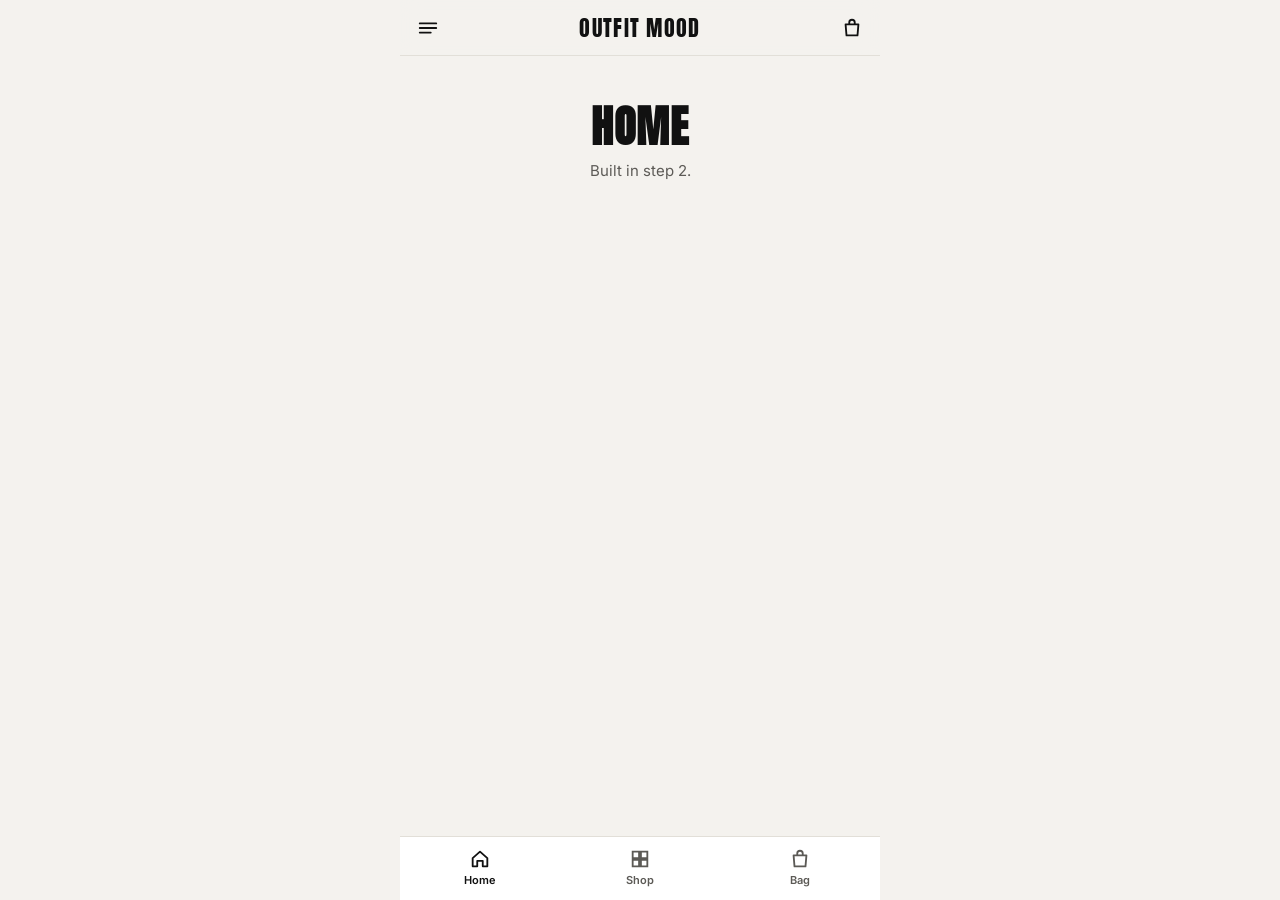
==== index.html @ 32b136ea "Step 1: scaffold app shell, router and brand assets - Static HTML/CSS/JS shell with top bar, tab bar" ====
<!doctype html>
<html lang="en">
<head>
  <meta charset="utf-8" />
  <meta name="viewport" content="width=device-width, initial-scale=1, viewport-fit=cover" />
  <title>OUTFIT MOOD</title>
  <meta name="description" content="OUTFIT MOOD — menswear for going out. Order online, cash on delivery across Egypt." />
  <meta name="theme-color" content="#111111" />
  <link rel="preconnect" href="https://fonts.googleapis.com" />
  <link rel="preconnect" href="https://fonts.gstatic.com" crossorigin />
  <link href="https://fonts.googleapis.com/css2?family=Anton&family=Inter:wght@400;500;600;700&display=swap" rel="stylesheet" />
  <link rel="stylesheet" href="styles.css" />
</head>
<body>
  <div class="app">
    <header class="topbar">
      <button class="icon-btn" aria-label="Menu" data-action="menu">
        <svg viewBox="0 0 24 24" width="22" height="22" aria-hidden="true"><path d="M3 7h18M3 12h18M3 17h12" stroke="currentColor" stroke-width="2" stroke-linecap="round" fill="none"/></svg>
      </button>

      <a href="#/" class="brand" aria-label="OUTFIT MOOD home">
        <img src="assets/logo/logo.png" alt="" class="brand-logo" onerror="this.remove()" />
        <span class="brand-word">OUTFIT MOOD</span>
      </a>

      <button class="icon-btn bag-btn" aria-label="Bag" data-action="cart">
        <svg viewBox="0 0 24 24" width="22" height="22" aria-hidden="true"><path d="M5 8h14l-1 12H6L5 8Z M9 8V6a3 3 0 0 1 6 0v2" stroke="currentColor" stroke-width="2" stroke-linejoin="round" fill="none"/></svg>
        <span class="bag-count" hidden>0</span>
      </button>
    </header>

    <main id="view" class="view" tabindex="-1"></main>

    <nav class="tabbar" aria-label="Main">
      <a href="#/" data-tab="home">
        <svg viewBox="0 0 24 24" aria-hidden="true"><path d="M4 11 12 4l8 7v9h-5v-6H9v6H4z" stroke="currentColor" stroke-width="2" stroke-linejoin="round" fill="none"/></svg>
        <span>Home</span>
      </a>
      <a href="#/shop" data-tab="shop">
        <svg viewBox="0 0 24 24" aria-hidden="true"><path d="M4 4h7v7H4zM13 4h7v7h-7zM4 13h7v7H4zM13 13h7v7h-7z" stroke="currentColor" stroke-width="2" fill="none"/></svg>
        <span>Shop</span>
      </a>
      <a href="#/checkout" data-tab="checkout">
        <svg viewBox="0 0 24 24" aria-hidden="true"><path d="M5 8h14l-1 12H6L5 8Z M9 8V6a3 3 0 0 1 6 0v2" stroke="currentColor" stroke-width="2" stroke-linejoin="round" fill="none"/></svg>
        <span>Bag</span>
      </a>
    </nav>
  </div>

  <script src="products.js"></script>
  <script src="app.js"></script>
</body>
</html>
---- styles.css ----
/* ===== Design tokens ===== */
:root {
  --bg: #f4f2ee;          /* warm off-white */
  --surface: #ffffff;
  --ink: #111111;         /* near-black */
  --ink-2: #5c5a56;       /* secondary text */
  --line: #e2dfd8;
  --accent: #c8102e;      /* placeholder accent, re-tuned to the brand in step 6 */
  --accent-ink: #ffffff;

  --font-display: "Anton", "Impact", sans-serif;
  --font-body: "Inter", system-ui, -apple-system, "Segoe UI", sans-serif;

  --radius: 14px;
  --gutter: 16px;
  --topbar-h: 56px;
  --tabbar-h: 64px;
  --maxw: 480px;          /* phone-first; centred column on desktop */
}

/* ===== Base ===== */
*, *::before, *::after { box-sizing: border-box; }
html, body { margin: 0; }
body {
  background: var(--bg);
  color: var(--ink);
  font-family: var(--font-body);
  font-size: 15px;
  line-height: 1.45;
  -webkit-font-smoothing: antialiased;
}
[hidden] { display: none !important; }
img { display: block; max-width: 100%; }
a { color: inherit; text-decoration: none; }
button { font: inherit; color: inherit; background: none; border: 0; padding: 0; cursor: pointer; }

.app {
  max-width: var(--maxw);
  margin: 0 auto;
  min-height: 100vh;
  background: var(--bg);
  position: relative;
}

/* ===== Top bar ===== */
.topbar {
  position: sticky; top: 0; z-index: 20;
  height: var(--topbar-h);
  display: grid;
  grid-template-columns: 44px 1fr 44px;
  align-items: center;
  padding: 0 calc(var(--gutter) - 10px);
  background: color-mix(in srgb, var(--bg) 92%, transparent);
  backdrop-filter: blur(10px);
  border-bottom: 1px solid var(--line);
}
.icon-btn {
  width: 44px; height: 44px;
  display: grid; place-items: center;
  border-radius: 50%;
  position: relative;
}
.brand {
  justify-self: center;
  display: flex; align-items: center; gap: 8px;
}
.brand-logo { height: 34px; width: auto; }
.brand-word {
  font-family: var(--font-display);
  font-size: 22px;
  letter-spacing: 0.06em;
  line-height: 1;
}
.bag-count {
  position: absolute; top: 6px; right: 4px;
  min-width: 18px; height: 18px; padding: 0 5px;
  border-radius: 9px;
  background: var(--accent); color: var(--accent-ink);
  font-size: 11px; font-weight: 700;
  display: grid; place-items: center;
}

/* ===== Main view ===== */
.view {
  min-height: calc(100vh - var(--topbar-h));
  padding-bottom: calc(var(--tabbar-h) + 24px);
  outline: none;
}

/* ===== Bottom tab bar ===== */
.tabbar {
  position: fixed; bottom: 0; left: 50%; transform: translateX(-50%);
  width: 100%; max-width: var(--maxw);
  height: var(--tabbar-h);
  display: grid; grid-template-columns: repeat(3, 1fr);
  background: var(--surface);
  border-top: 1px solid var(--line);
  padding-bottom: env(safe-area-inset-bottom);
  z-index: 20;
}
.tabbar a {
  display: flex; flex-direction: column; align-items: center; justify-content: center; gap: 3px;
  font-size: 11px; font-weight: 600; letter-spacing: 0.02em;
  color: var(--ink-2);
}
.tabbar svg { width: 22px; height: 22px; }
.tabbar a.active { color: var(--ink); }

/* ===== Step-1 placeholder page ===== */
.stub {
  padding: 48px var(--gutter);
  text-align: center;
}
.stub h1 {
  font-family: var(--font-display);
  font-size: 44px; line-height: 1; letter-spacing: 0.02em;
  margin: 0 0 12px;
  text-transform: uppercase;
}
.stub p { color: var(--ink-2); margin: 0; }
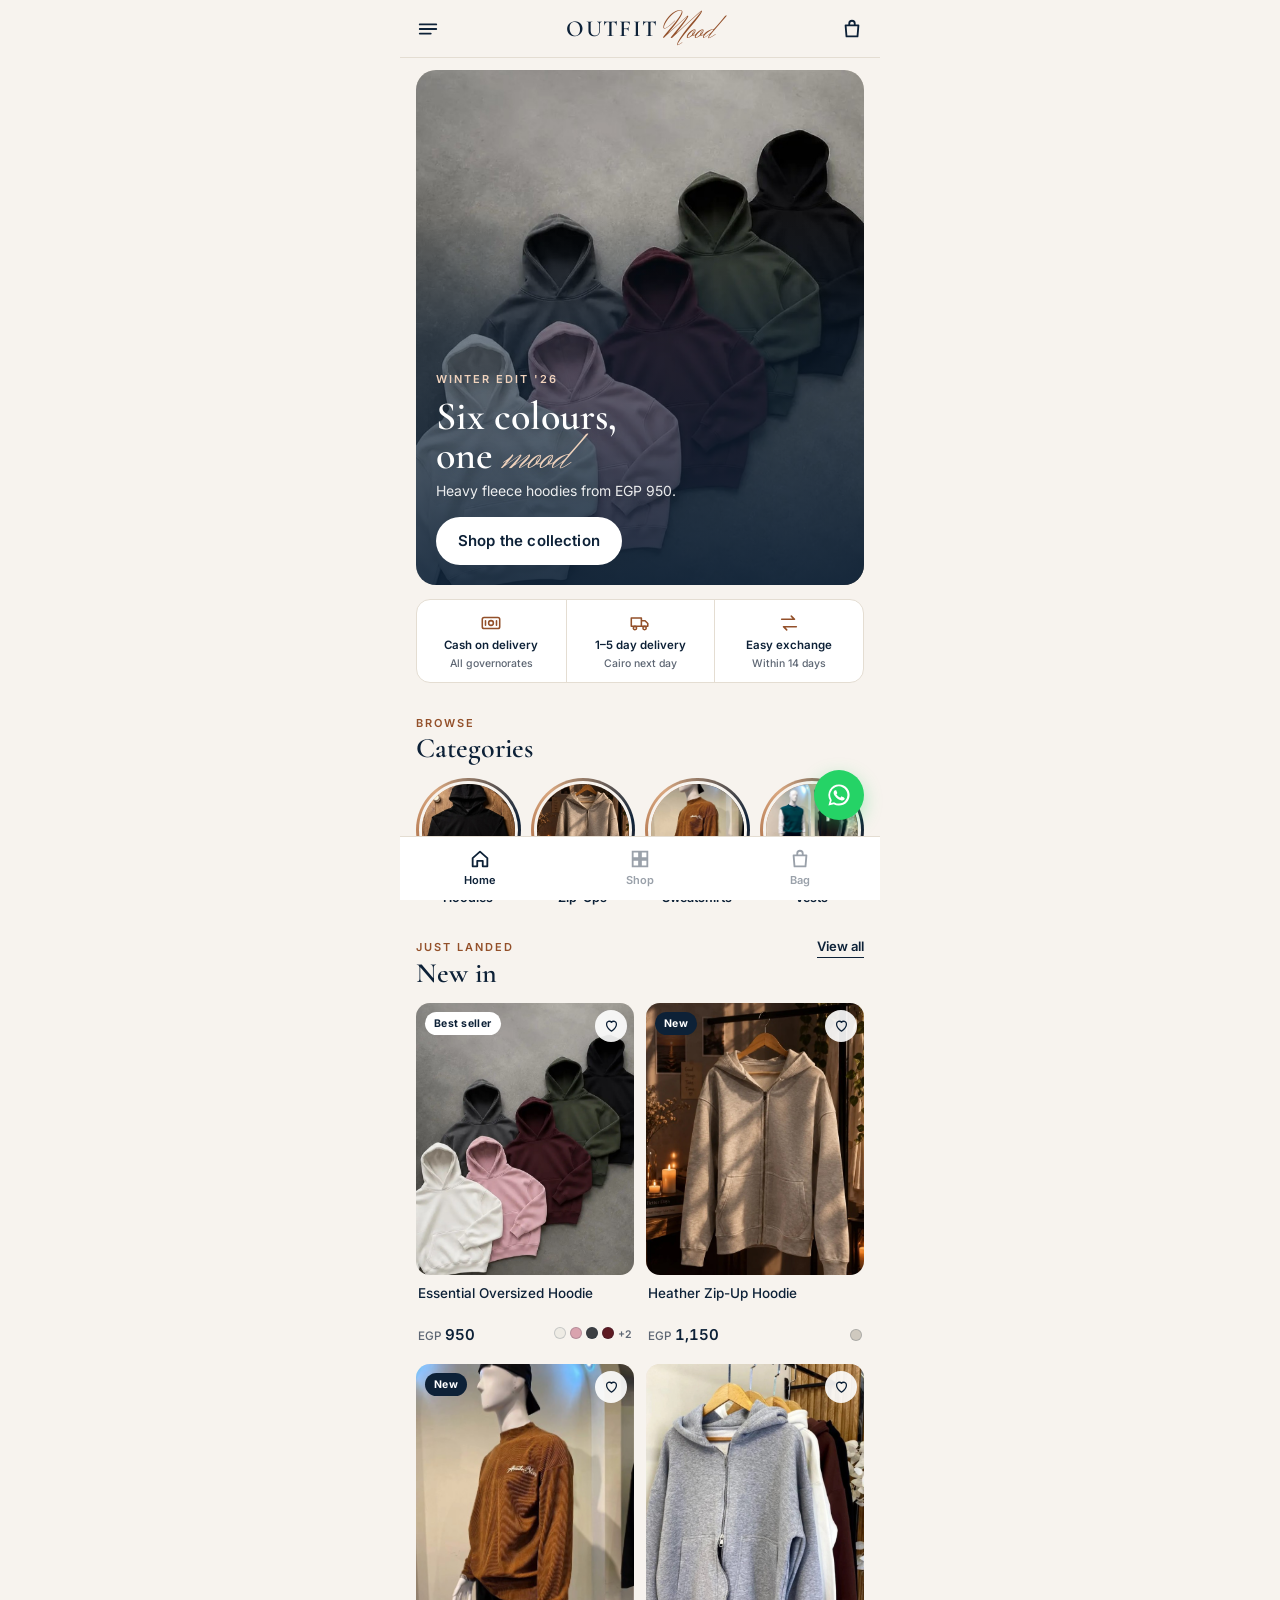
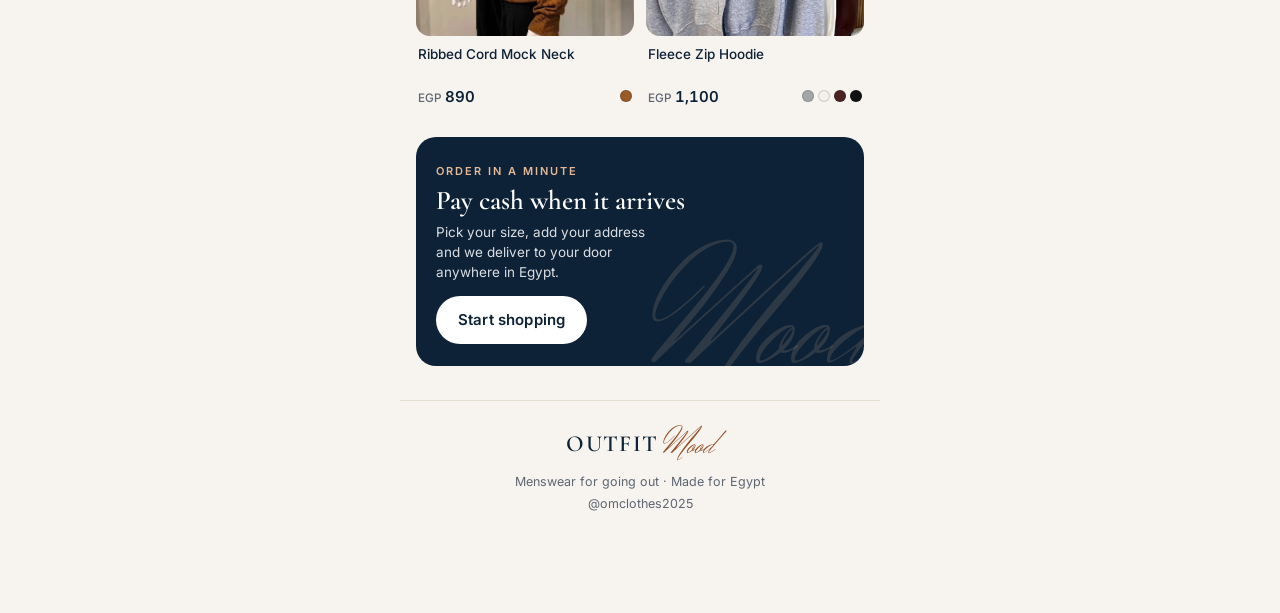
==== commit eb8ec03b: "Step 2: brand design system and Home screen - Navy and copper palette sampled from the logo, serif +" ====
--- a/index.html
+++ b/index.html
@@ -5,10 +5,11 @@
   <meta name="viewport" content="width=device-width, initial-scale=1, viewport-fit=cover" />
   <title>OUTFIT MOOD</title>
   <meta name="description" content="OUTFIT MOOD — menswear for going out. Order online, cash on delivery across Egypt." />
-  <meta name="theme-color" content="#111111" />
+  <meta name="theme-color" content="#f7f3ee" />
+  <link rel="icon" type="image/png" href="assets/img/favicon.png" />
   <link rel="preconnect" href="https://fonts.googleapis.com" />
   <link rel="preconnect" href="https://fonts.gstatic.com" crossorigin />
-  <link href="https://fonts.googleapis.com/css2?family=Anton&family=Inter:wght@400;500;600;700&display=swap" rel="stylesheet" />
+  <link href="https://fonts.googleapis.com/css2?family=Cormorant+Garamond:ital,wght@0,500;0,600;0,700;1,500&family=Herr+Von+Muellerhoff&family=Inter:wght@400;500;600;700&display=swap" rel="stylesheet" />
   <link rel="stylesheet" href="styles.css" />
 </head>
 <body>
@@ -19,8 +20,7 @@
       </button>
 
       <a href="#/" class="brand" aria-label="OUTFIT MOOD home">
-        <img src="assets/logo/logo.png" alt="" class="brand-logo" onerror="this.remove()" />
-        <span class="brand-word">OUTFIT MOOD</span>
+        <span class="wordmark"><span class="wm-outfit">OUTFIT</span><span class="wm-mood">Mood</span></span>
       </a>
 
       <button class="icon-btn bag-btn" aria-label="Bag" data-action="cart">
@@ -30,6 +30,10 @@
     </header>
 
     <main id="view" class="view" tabindex="-1"></main>
+
+    <a class="wa-float" href="https://wa.me/201000000000" target="_blank" rel="noopener" aria-label="Chat on WhatsApp">
+      <svg viewBox="0 0 32 32" width="26" height="26" aria-hidden="true"><path fill="currentColor" d="M16 3a13 13 0 0 0-11.2 19.6L3 29l6.6-1.7A13 13 0 1 0 16 3Zm0 23.6c-2 0-3.9-.5-5.6-1.5l-.4-.2-3.9 1 1-3.8-.3-.4A10.6 10.6 0 1 1 16 26.6Zm5.8-7.9c-.3-.2-1.9-.9-2.2-1-.3-.1-.5-.2-.7.2l-1 1.2c-.2.2-.4.2-.7.1a8.7 8.7 0 0 1-4.3-3.8c-.3-.6.3-.5.9-1.7.1-.2 0-.4 0-.6l-1-2.4c-.3-.6-.5-.5-.7-.5h-.6c-.2 0-.6.1-.9.4-.3.3-1.2 1.1-1.2 2.8s1.2 3.2 1.4 3.5c.2.2 2.4 3.6 5.7 5 2.1.9 3 1 4 .8.7-.1 1.9-.8 2.2-1.5.3-.7.3-1.4.2-1.5-.1-.1-.3-.2-.6-.4Z"/></svg>
+    </a>
 
     <nav class="tabbar" aria-label="Main">
       <a href="#/" data-tab="home">
--- a/styles.css
+++ b/styles.css
@@ -1,25 +1,38 @@
-/* ===== Design tokens ===== */
+/* =========================================================
+   OUTFIT MOOD — design system
+   Colours sampled from the logo: navy "OUTFIT", copper "Mood".
+   ========================================================= */
 :root {
-  --bg: #f4f2ee;          /* warm off-white */
+  --bg: #f7f3ee;            /* warm cream */
   --surface: #ffffff;
-  --ink: #111111;         /* near-black */
-  --ink-2: #5c5a56;       /* secondary text */
-  --line: #e2dfd8;
-  --accent: #c8102e;      /* placeholder accent, re-tuned to the brand in step 6 */
-  --accent-ink: #ffffff;
-
-  --font-display: "Anton", "Impact", sans-serif;
+  --sand: #ece4d9;          /* soft panels */
+  --navy: #0d2137;          /* logo navy */
+  --navy-2: #24384f;
+  --copper: #93502a;        /* logo copper */
+  --copper-soft: #f3e6dc;
+  --ink: var(--navy);
+  --ink-2: #5d6673;         /* secondary text */
+  --line: #e4ddd2;
+  --ok: #2f6b4f;
+  --warn: #b4532a;
+  --wa: #25d366;
+
+  --font-display: "Cormorant Garamond", Georgia, "Times New Roman", serif;
+  --font-script: "Herr Von Muellerhoff", "Brush Script MT", cursive;
   --font-body: "Inter", system-ui, -apple-system, "Segoe UI", sans-serif;
 
   --radius: 14px;
+  --radius-sm: 10px;
   --gutter: 16px;
-  --topbar-h: 56px;
+  --topbar-h: 58px;
   --tabbar-h: 64px;
-  --maxw: 480px;          /* phone-first; centred column on desktop */
+  --maxw: 480px;
+  --shadow: 0 1px 2px rgba(13, 33, 55, .06), 0 8px 24px rgba(13, 33, 55, .06);
 }
 
 /* ===== Base ===== */
 *, *::before, *::after { box-sizing: border-box; }
+[hidden] { display: none !important; }
 html, body { margin: 0; }
 body {
   background: var(--bg);
@@ -29,7 +42,6 @@
   line-height: 1.45;
   -webkit-font-smoothing: antialiased;
 }
-[hidden] { display: none !important; }
 img { display: block; max-width: 100%; }
 a { color: inherit; text-decoration: none; }
 button { font: inherit; color: inherit; background: none; border: 0; padding: 0; cursor: pointer; }
@@ -40,6 +52,26 @@
   min-height: 100vh;
   background: var(--bg);
   position: relative;
+}
+
+/* ===== Wordmark ===== */
+.wordmark {
+  display: inline-flex; align-items: baseline;
+  line-height: 1; white-space: nowrap;
+}
+.wm-outfit {
+  font-family: var(--font-display);
+  font-weight: 600;
+  font-size: 23px;
+  letter-spacing: .06em;
+  color: var(--navy);
+}
+.wm-mood {
+  font-family: var(--font-script);
+  font-size: 34px;
+  color: var(--copper);
+  margin-left: 4px;
+  transform: translateY(2px);
 }
 
 /* ===== Top bar ===== */
@@ -50,7 +82,7 @@
   grid-template-columns: 44px 1fr 44px;
   align-items: center;
   padding: 0 calc(var(--gutter) - 10px);
-  background: color-mix(in srgb, var(--bg) 92%, transparent);
+  background: color-mix(in srgb, var(--bg) 94%, transparent);
   backdrop-filter: blur(10px);
   border-bottom: 1px solid var(--line);
 }
@@ -59,23 +91,14 @@
   display: grid; place-items: center;
   border-radius: 50%;
   position: relative;
-}
-.brand {
-  justify-self: center;
-  display: flex; align-items: center; gap: 8px;
-}
-.brand-logo { height: 34px; width: auto; }
-.brand-word {
-  font-family: var(--font-display);
-  font-size: 22px;
-  letter-spacing: 0.06em;
-  line-height: 1;
-}
+  color: var(--navy);
+}
+.brand { justify-self: center; }
 .bag-count {
-  position: absolute; top: 6px; right: 4px;
+  position: absolute; top: 5px; right: 3px;
   min-width: 18px; height: 18px; padding: 0 5px;
   border-radius: 9px;
-  background: var(--accent); color: var(--accent-ink);
+  background: var(--copper); color: #fff;
   font-size: 11px; font-weight: 700;
   display: grid; place-items: center;
 }
@@ -100,21 +123,213 @@
 }
 .tabbar a {
   display: flex; flex-direction: column; align-items: center; justify-content: center; gap: 3px;
-  font-size: 11px; font-weight: 600; letter-spacing: 0.02em;
-  color: var(--ink-2);
+  font-size: 11px; font-weight: 600; letter-spacing: .02em;
+  color: #9aa1aa;
 }
 .tabbar svg { width: 22px; height: 22px; }
-.tabbar a.active { color: var(--ink); }
-
-/* ===== Step-1 placeholder page ===== */
-.stub {
-  padding: 48px var(--gutter);
+.tabbar a.active { color: var(--navy); }
+
+/* ===== WhatsApp float ===== */
+.wa-float {
+  position: fixed;
+  right: max(var(--gutter), calc(50% - var(--maxw) / 2 + var(--gutter)));
+  bottom: calc(var(--tabbar-h) + 16px);
+  width: 50px; height: 50px; border-radius: 50%;
+  display: grid; place-items: center;
+  background: var(--wa); color: #fff;
+  box-shadow: 0 6px 18px rgba(37, 211, 102, .35);
+  z-index: 15;
+}
+
+/* ===== Shared type ===== */
+.eyebrow {
+  font-size: 11px; font-weight: 600;
+  letter-spacing: .18em; text-transform: uppercase;
+  color: var(--copper);
+}
+.section { padding: 28px var(--gutter) 0; }
+.section-head {
+  display: flex; align-items: baseline; justify-content: space-between;
+  margin-bottom: 14px;
+}
+.section-title {
+  font-family: var(--font-display);
+  font-weight: 600;
+  font-size: 28px; line-height: 1.05;
+  margin: 2px 0 0;
+}
+.link-more {
+  font-size: 13px; font-weight: 600;
+  color: var(--navy);
+  border-bottom: 1px solid currentColor;
+  padding-bottom: 1px;
+}
+.price { font-weight: 600; font-variant-numeric: tabular-nums; }
+.price small { font-size: .78em; font-weight: 500; color: var(--ink-2); margin-right: 3px; }
+
+/* ===== Buttons ===== */
+.btn {
+  display: inline-flex; align-items: center; justify-content: center; gap: 8px;
+  height: 48px; padding: 0 22px;
+  border-radius: 999px;
+  font-weight: 600; font-size: 15px; letter-spacing: .01em;
+}
+.btn-primary { background: var(--navy); color: #fff; }
+.btn-light { background: #fff; color: var(--navy); }
+.btn-block { width: 100%; }
+
+/* ===== Home: hero ===== */
+.hero {
+  position: relative;
+  margin: 12px var(--gutter) 0;
+  border-radius: 20px;
+  overflow: hidden;
+  aspect-ratio: 4 / 4.6;
+  background: var(--sand);
+}
+.hero img {
+  width: 100%; height: 100%; object-fit: cover;
+  object-position: 50% 60%;
+}
+.hero::after {
+  content: ""; position: absolute; inset: 0;
+  background: linear-gradient(180deg, rgba(13,33,55,0) 28%, rgba(13,33,55,.55) 52%, rgba(13,33,55,.9) 100%);
+}
+.hero-copy {
+  position: absolute; left: 20px; right: 20px; bottom: 20px; z-index: 1;
+  color: #fff;
+  text-shadow: 0 1px 12px rgba(13,33,55,.35);
+}
+.hero-copy .btn { text-shadow: none; }
+.hero-copy .eyebrow { color: #f1d3bd; }
+.hero-title {
+  font-family: var(--font-display);
+  font-weight: 600;
+  font-size: 40px; line-height: .98;
+  margin: 8px 0 6px;
+}
+.hero-title em {
+  font-family: var(--font-script);
+  font-style: normal; font-weight: 400;
+  font-size: 1.3em; color: #f1d3bd;
+  line-height: .6;
+}
+.hero-sub { margin: 0 0 16px; font-size: 14px; opacity: .9; }
+
+/* ===== Home: trust strip ===== */
+.trust {
+  display: grid; grid-template-columns: repeat(3, 1fr);
+  margin: 14px var(--gutter) 0;
+  background: var(--surface);
+  border: 1px solid var(--line);
+  border-radius: var(--radius);
+}
+.trust div {
+  display: flex; flex-direction: column; align-items: center; text-align: center; gap: 4px;
+  padding: 12px 6px;
+  font-size: 11.5px; font-weight: 600; line-height: 1.25;
+}
+.trust div + div { border-left: 1px solid var(--line); }
+.trust svg { width: 22px; height: 22px; color: var(--copper); }
+.trust span { color: var(--ink-2); font-weight: 500; font-size: 10.5px; }
+
+/* ===== Home: category circles ===== */
+.cats {
+  display: grid; grid-template-columns: repeat(4, 1fr); gap: 10px;
+}
+.cat { display: flex; flex-direction: column; align-items: center; gap: 7px; font-size: 12.5px; font-weight: 600; }
+.cat-img {
+  display: block;
+  overflow: hidden;              /* stops the photo's own height from stretching the circle */
+  width: 100%; aspect-ratio: 1; border-radius: 50%;
+  padding: 3px;
+  background: conic-gradient(from 200deg, var(--copper), #d9a77f, var(--navy), var(--copper));
+}
+.cat-img img {
+  width: 100%; height: 100%; object-fit: cover;
+  border-radius: 50%; border: 3px solid var(--bg);
+}
+
+/* ===== Product grid + card ===== */
+.grid {
+  display: grid; grid-template-columns: 1fr 1fr;
+  gap: 18px 12px;
+}
+.card { display: block; }
+.card-media {
+  position: relative;
+  aspect-ratio: 4 / 5;
+  border-radius: var(--radius);
+  overflow: hidden;
+  background: var(--sand);
+}
+.card-media img { width: 100%; height: 100%; object-fit: cover; }
+.badge {
+  position: absolute; top: 9px; left: 9px;
+  padding: 4px 9px; border-radius: 999px;
+  font-size: 10.5px; font-weight: 700; letter-spacing: .04em;
+  background: #fff; color: var(--navy);
+}
+.badge-new { background: var(--navy); color: #fff; }
+.badge-low { background: var(--copper); color: #fff; }
+.fav {
+  position: absolute; top: 7px; right: 7px;
+  width: 32px; height: 32px; border-radius: 50%;
+  display: grid; place-items: center;
+  background: rgba(255,255,255,.9); color: var(--navy);
+}
+.card-body { padding: 10px 2px 0; }
+.card-name {
+  font-size: 13.5px; font-weight: 500; line-height: 1.3;
+  margin: 0 0 4px;
+  min-height: 2.6em;                 /* keeps price rows aligned across the grid */
+  display: -webkit-box; -webkit-line-clamp: 2; -webkit-box-orient: vertical; overflow: hidden;
+}
+.card-row { display: flex; align-items: center; justify-content: space-between; gap: 6px; }
+.swatches { display: flex; gap: 4px; }
+.swatch-dot {
+  width: 12px; height: 12px; border-radius: 50%;
+  box-shadow: inset 0 0 0 1px rgba(13,33,55,.18);
+}
+.swatch-more { font-size: 10.5px; color: var(--ink-2); font-weight: 600; }
+
+/* ===== Home: COD banner ===== */
+.promo {
+  margin: 30px var(--gutter) 0;
+  padding: 22px 20px;
+  border-radius: 20px;
+  background: var(--navy);
+  color: #fff;
+  position: relative; overflow: hidden;
+}
+.promo .eyebrow { color: #e3b996; }
+.promo h3 {
+  font-family: var(--font-display); font-weight: 600;
+  font-size: 27px; line-height: 1.05; margin: 6px 0 8px;
+}
+.promo p { margin: 0 0 14px; font-size: 13.5px; opacity: .85; max-width: 26ch; }
+.promo-mark {
+  position: absolute; right: -14px; bottom: -40px;
+  font-family: var(--font-script); font-size: 150px; line-height: 1;
+  color: rgba(227, 185, 150, .16);
+  pointer-events: none;
+}
+
+/* ===== Footer ===== */
+.footer {
+  margin-top: 34px;
+  padding: 26px var(--gutter) 8px;
+  border-top: 1px solid var(--line);
   text-align: center;
-}
+  color: var(--ink-2); font-size: 12.5px;
+}
+.footer .wordmark { margin-bottom: 8px; }
+.footer p { margin: 4px 0; }
+
+/* ===== Placeholder page (steps not built yet) ===== */
+.stub { padding: 48px var(--gutter); text-align: center; }
 .stub h1 {
-  font-family: var(--font-display);
-  font-size: 44px; line-height: 1; letter-spacing: 0.02em;
-  margin: 0 0 12px;
-  text-transform: uppercase;
+  font-family: var(--font-display); font-weight: 600;
+  font-size: 40px; line-height: 1; margin: 0 0 12px;
 }
 .stub p { color: var(--ink-2); margin: 0; }
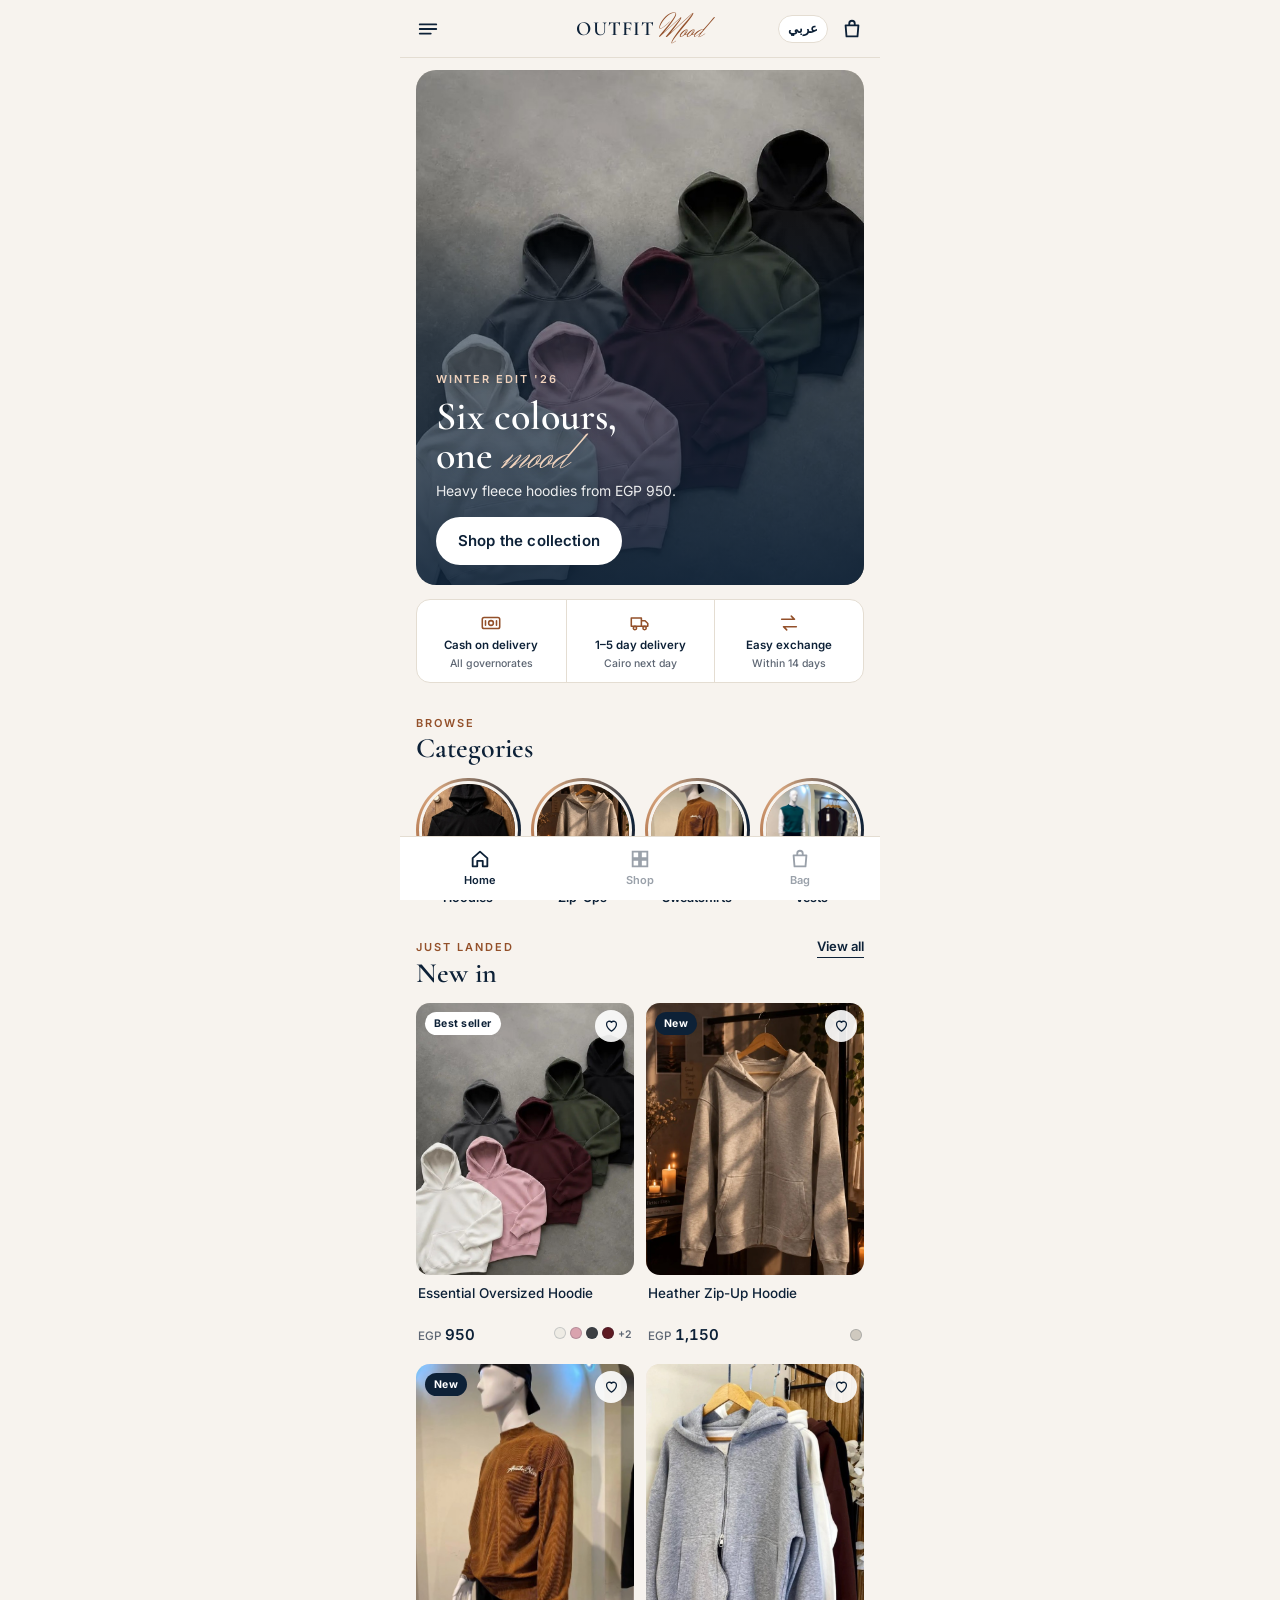
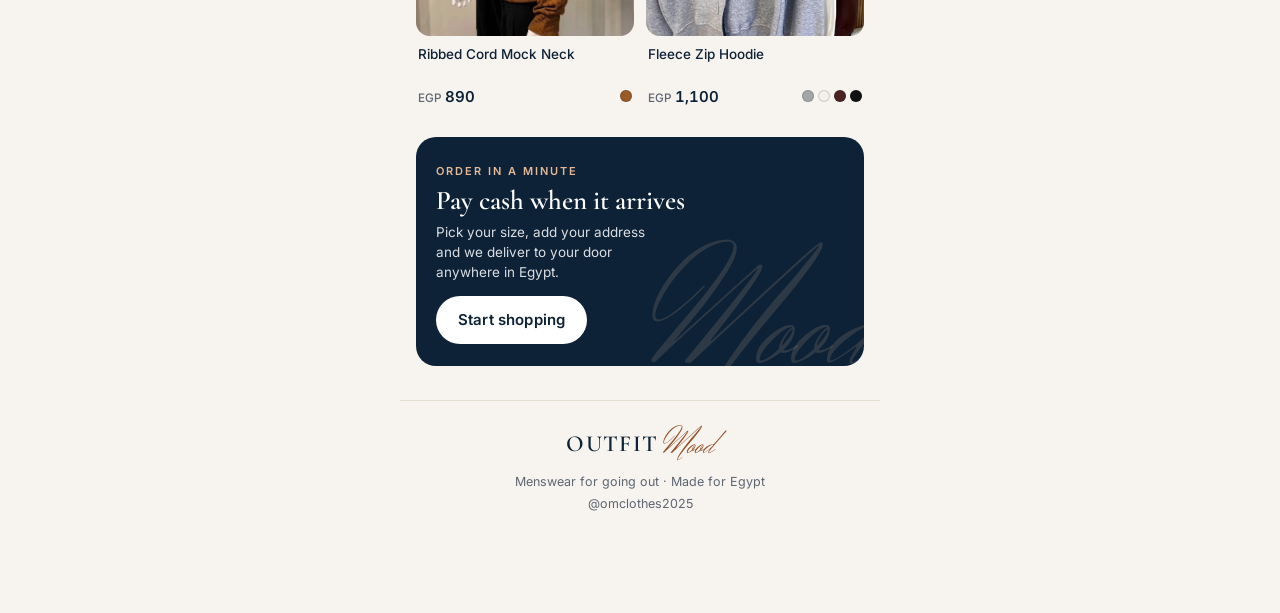
==== commit c06c0b27: "Step 2 revision: swap WhatsApp float for Arabic language pill - Remove the floating WhatsApp button " ====
--- a/index.html
+++ b/index.html
@@ -23,17 +23,17 @@
         <span class="wordmark"><span class="wm-outfit">OUTFIT</span><span class="wm-mood">Mood</span></span>
       </a>
 
-      <button class="icon-btn bag-btn" aria-label="Bag" data-action="cart">
-        <svg viewBox="0 0 24 24" width="22" height="22" aria-hidden="true"><path d="M5 8h14l-1 12H6L5 8Z M9 8V6a3 3 0 0 1 6 0v2" stroke="currentColor" stroke-width="2" stroke-linejoin="round" fill="none"/></svg>
-        <span class="bag-count" hidden>0</span>
-      </button>
+      <div class="topbar-right">
+        <!-- Visual only for the prototype: no translation is wired up -->
+        <button class="lang-btn" type="button" lang="ar" aria-label="Switch to Arabic">عربي</button>
+        <button class="icon-btn bag-btn" aria-label="Bag" data-action="cart">
+          <svg viewBox="0 0 24 24" width="22" height="22" aria-hidden="true"><path d="M5 8h14l-1 12H6L5 8Z M9 8V6a3 3 0 0 1 6 0v2" stroke="currentColor" stroke-width="2" stroke-linejoin="round" fill="none"/></svg>
+          <span class="bag-count" hidden>0</span>
+        </button>
+      </div>
     </header>
 
     <main id="view" class="view" tabindex="-1"></main>
-
-    <a class="wa-float" href="https://wa.me/201000000000" target="_blank" rel="noopener" aria-label="Chat on WhatsApp">
-      <svg viewBox="0 0 32 32" width="26" height="26" aria-hidden="true"><path fill="currentColor" d="M16 3a13 13 0 0 0-11.2 19.6L3 29l6.6-1.7A13 13 0 1 0 16 3Zm0 23.6c-2 0-3.9-.5-5.6-1.5l-.4-.2-3.9 1 1-3.8-.3-.4A10.6 10.6 0 1 1 16 26.6Zm5.8-7.9c-.3-.2-1.9-.9-2.2-1-.3-.1-.5-.2-.7.2l-1 1.2c-.2.2-.4.2-.7.1a8.7 8.7 0 0 1-4.3-3.8c-.3-.6.3-.5.9-1.7.1-.2 0-.4 0-.6l-1-2.4c-.3-.6-.5-.5-.7-.5h-.6c-.2 0-.6.1-.9.4-.3.3-1.2 1.1-1.2 2.8s1.2 3.2 1.4 3.5c.2.2 2.4 3.6 5.7 5 2.1.9 3 1 4 .8.7-.1 1.9-.8 2.2-1.5.3-.7.3-1.4.2-1.5-.1-.1-.3-.2-.6-.4Z"/></svg>
-    </a>
 
     <nav class="tabbar" aria-label="Main">
       <a href="#/" data-tab="home">
--- a/styles.css
+++ b/styles.css
@@ -15,7 +15,6 @@
   --line: #e4ddd2;
   --ok: #2f6b4f;
   --warn: #b4532a;
-  --wa: #25d366;
 
   --font-display: "Cormorant Garamond", Georgia, "Times New Roman", serif;
   --font-script: "Herr Von Muellerhoff", "Brush Script MT", cursive;
@@ -79,7 +78,7 @@
   position: sticky; top: 0; z-index: 20;
   height: var(--topbar-h);
   display: grid;
-  grid-template-columns: 44px 1fr 44px;
+  grid-template-columns: 1fr auto 1fr;   /* equal sides keep the wordmark centred */
   align-items: center;
   padding: 0 calc(var(--gutter) - 10px);
   background: color-mix(in srgb, var(--bg) 94%, transparent);
@@ -93,7 +92,24 @@
   position: relative;
   color: var(--navy);
 }
+.topbar > .icon-btn { justify-self: start; }
+.topbar .wm-outfit { font-size: 20px; }
+.topbar .wm-mood { font-size: 30px; margin-left: 3px; }
 .brand { justify-self: center; }
+.topbar-right {
+  justify-self: end;
+  display: flex; align-items: center; gap: 2px;
+}
+.lang-btn {
+  height: 28px; padding: 0 9px;
+  border: 1px solid var(--line);
+  border-radius: 999px;
+  background: var(--surface);
+  color: var(--navy);
+  font-family: "Segoe UI", Tahoma, "Noto Sans Arabic", sans-serif;
+  font-size: 13px; font-weight: 600;
+  line-height: 1;
+}
 .bag-count {
   position: absolute; top: 5px; right: 3px;
   min-width: 18px; height: 18px; padding: 0 5px;
@@ -129,18 +145,6 @@
 .tabbar svg { width: 22px; height: 22px; }
 .tabbar a.active { color: var(--navy); }
 
-/* ===== WhatsApp float ===== */
-.wa-float {
-  position: fixed;
-  right: max(var(--gutter), calc(50% - var(--maxw) / 2 + var(--gutter)));
-  bottom: calc(var(--tabbar-h) + 16px);
-  width: 50px; height: 50px; border-radius: 50%;
-  display: grid; place-items: center;
-  background: var(--wa); color: #fff;
-  box-shadow: 0 6px 18px rgba(37, 211, 102, .35);
-  z-index: 15;
-}
-
 /* ===== Shared type ===== */
 .eyebrow {
   font-size: 11px; font-weight: 600;
